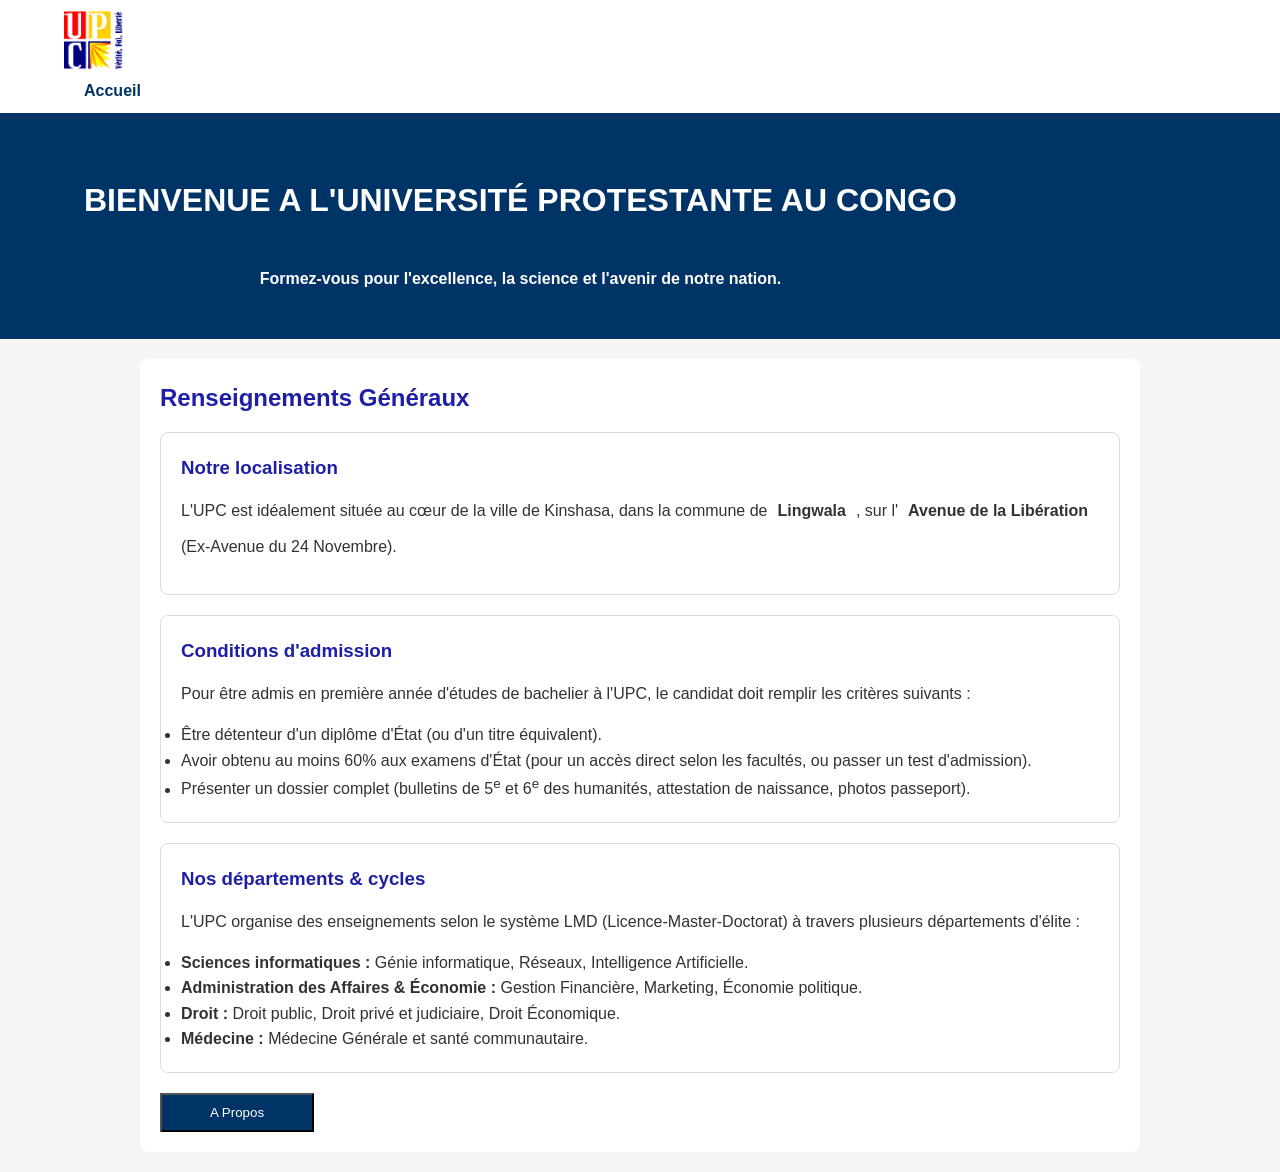
==== lastproject/index.html @ 47bdf39a "finproject integret" ====
<!DOCTYPE html>
<html lang="fr">
<head>
    <meta charset="UTF-8">
    <meta name="viewport" content="width=device-width, initial-scale=1.0">
    <title>UPC - Renseignements</title>
    <link rel="stylesheet" href="style.css">
    
</head>
<body>
    <nav class="nav-bar">
        <div class="logo">
            <img src="logoupc.png" alt="Logo de l'Université Protestante au Congo" class="logo-upc">
    
    
        <ul class="nav-link">
            <li><a href="index.html" class="principale">Accueil</a></li>
        
            
        </ul>
    </nav>

    
    <header class="hero-section">
       
            <div class="hero-content">
            <h1> BIENVENUE A L'UNIVERSITÉ PROTESTANTE AU CONGO</h1> 
            <p>Formez-vous pour l'excellence, la science et l'avenir de notre nation.</p> 
            </div>
            
    </header>


    <main class="renseignements">
        <h2 class="section-title">Renseignements Généraux</h2> 
        <div class="renseignements-importants">
            
            <div class="impo">
                <h3>Notre localisation</h3>
                <p>L'UPC est idéalement située au cœur de la ville de Kinshasa, dans la commune de <strong>Lingwala</strong>, sur l'<strong>Avenue de la Libération</strong> (Ex-Avenue du 24 Novembre).
            </div>

            <div class="impo">
                <h3>Conditions d'admission</h3> 
                <p>Pour être admis en première année d'études de bachelier à l'UPC, le candidat doit remplir les critères suivants :</p>
                <ul>
                    <li>Être détenteur d'un diplôme d'État (ou d'un titre équivalent).</li>
                    <li>Avoir obtenu au moins 60% aux examens d'État (pour un accès direct selon les facultés, ou passer un test d'admission).</li>
                    <li>Présenter un dossier complet (bulletins de 5<sup>e</sup> et 6<sup>e</sup> des humanités, attestation de naissance, photos passeport).</li>
                </ul>
            </div> 

            <div class="impo">
                <h3>Nos départements & cycles</h3>
                <p>L'UPC organise des enseignements selon le système LMD (Licence-Master-Doctorat) à travers plusieurs départements d'élite :</p>
                <ul>
                    <li><strong>Sciences informatiques :</strong> Génie informatique, Réseaux, Intelligence Artificielle.</li>
                    <li><strong>Administration des Affaires & Économie :</strong> Gestion Financière, Marketing, Économie politique.</li>
                    <li><strong>Droit :</strong> Droit public, Droit privé et judiciaire, Droit Économique.</li> 
                    <li><strong>Médecine :</strong> Médecine Générale et santé communautaire.</li>
                </ul>
            </div>
           </div>
           <div>
        <ul>
            <button class="btn-bas"><a href="apropos.html">A Propos</a></button>
        </ul>
    </div>
    </main>
    
</body>
</html>
---- lastproject/style.css ----
/* 1. Reset : On enlève les marges par défaut du navigateur pour avoir le contrôle */
* {
    margin: 0;
    padding: 0;
    box-sizing: border-box; /* Pour que les bordures ne fassent pas déborder les boîtes */
}

/* 2. Style du corps de la page */
body {
    font-family: Arial, sans-serif; /* Une   police simple et lisible */
    line-height: 1.6; /* Espace entre les lignes pour que ce soit moins serré */
    color: rgb(50, 50, 50); /* Couleur du texte : un gris très foncé presque noir */
    background-color: rgb(245, 245, 245); /*  Fond de page gris très clair */
}

/* 3. La barre de navigation */
.nav-bar {
    background-color: rgb(255, 255, 255); /* Fond blanc */
    display: flex; /* Aligne le logo et les liens côte à côte */
    justify-content: space-between; /* Pousse le logo à gauche et les liens à droite */
    align-items: center; /* Centre verticalement les éléments */
    padding: 10px 5%; /* Espace interne : 10px haut/bas, 5% sur les côtés */
    border-bottom: 2px solid rgb(0, 51, 102); /* Une petite ligne bleue en bas */
}

.logo-upc {
    height: 60px; /* On fixe la hauteur du logo pour qu'il ne soit pas trop grand */

}

.nav-links {
    display: flex; /* Aligne les liens horizontalement */
    list-style: none; /* Enlève les points des listes */
    list-style-type: none; /* Enlève les numéros des listes */
    margin: 0; /* Enlève les marges par défaut */
    padding: auto;
}
.nav-link {
    display: flex; /* Aligne les liens horizontalement */
    list-style: none; /* Enlève les points des listes */
    list-style-type: none; /* Enlève les numéros des listes */
    margin: 0; /* Enlève les marges par défaut */
    padding: auto;
}
.nav-links li {
    margin-left: 20px; /* Espace entre chaque lien */
}
.nav-link li {
    margin-left: 20px; /* Espace entre chaque lien */
}

.nav-links a {
    text-decoration: none; /* Enlève le soulignement des liens */
    color:white; /* Couleur bleue UPC */
    font-weight: bold; /* Met le texte en gras */
}
.nav-link a {
    text-decoration: none; /* Enlève le soulignement des liens */
    color:rgb(0, 51, 102); /* Couleur bleue UPC */
    font-weight: bold; /* Met le texte en gras */
}

/* 4. Section Hero (Le haut des pages) */
.hero, .hero-section {
    background-color: rgb(0, 51, 102); /* Un bleu profond pour faire ressortir le titre */
    color: white; /* Texte blanc pour contraster avec le fond */
    padding: 40px 5%; /* Grand espace pour donner de l'importance */
    justify-content: space-between; /* Centre le contenu horizontalement */
    align-items: center; /* Centre le contenu verticalement */
    display: flex; /* Utilise Flexbox pour aligner les éléments */
}




/* 5. Les conteneurs et titres */
.container, .renseignements, .main-btn {
    max-width: 1000px; /* Empêche le contenu de s'étaler trop largement sur grand écran */
    margin: 20px auto; /* Centre le bloc au milieu de la page */
    padding: 20px;
    background-color: rgb(255, 255, 255); /* Fond blanc pour le contenu */
}

h1 {
    color:white; /* Tous les titres seront en bleu *
    margin-bottom: 15px; /* Espace sous les titres */
}
h2, h3{
    color: rgb(31, 31, 165); /* Tous les titres seront en bleu */
    margin-bottom: 15px; /* Espace sous les titres */
}

/* 6. Les cartes (Sections "impo" et "facultés") */
.impo, .facultéinfo, .facultédroit, .facultétheologie, .facultéfase, .facultémedecine, .btn {
    border: 1px solid rgb(220, 220, 220); /* Bordure fine grise */
    padding: 20px;
    margin-bottom: 20px;
    border-radius: 8px; /* Arrondit légèrement les coins */
}



/* 8. Les boutons (CTA) */
.cta-btn, .conditions {
    display: inline-block; /* Permet de donner une forme de bouton */
    background-color: rgb(0, 51, 102); /* Une couleur verte pour l'action (Inscription) */
    color: rgb(255, 255, 255);
    padding: 10px 20px;
    text-decoration: none;
    border-radius: 5px;
    margin-top: 10px;
}
.fac {
    position: relative;           /* Indispensable pour que le menu sache où s'afficher */
    list-style: none;
}

.fac-btn {
    color: white ;      /* Force le blanc sur le fond bleu */
    text-decoration: none;
    font-weight: bold;
    padding: 10px 15px;
    transition:all 0.5s ease; /* Transition fluide pour les changements de couleur */
}
.menu-fac:target .fac-btn{
    background-color: rgba(255, 215, 0, 1); /* Change le fond au focus ou clic pour indiquer que c'est interactif */
    color:rgba(0, 0, 0, ); /* Change le texte en noir pour plus de contraste */
    transform: scale(1.1);
    outline: none; /* Enlève le contour de focus par défaut */
}
.fac-cont {
    display: none;                /* Cache le menu par défaut */
    position: absolute;
    top: 100%;                    /* Se place juste sous "Facultés" */
    right: 0;                     /* S'aligne à droite pour ne pas sortir de l'écran */
    background-color: white;
    min-width: 220px;
    box-shadow: 0px 8px 16px rgba(0,0,0,0.2);
    z-index: 1000;
    padding: 10px 0;
}

/* L'action de survol */
.fac:hover .fac-cont {
    display: block;               /* Affiche le menu quand on passe la souris */
}
.fac-cont li a {
    color: #333 ;       /* Texte gris foncé sur fond blanc */
    display: block;
    padding: 10px 20px;
    text-decoration: none;
}

.fac-cont li a:hover {
    background-color: #f1f1f1;    /* Change le fond au survol des facultés */
}
/* --- 9. STYLE POUR LE CONTENU DE LA PAGE À PROPOS --- */


/* --- Application du style global au formulaire --- */

/* On centre le formulaire comme tes autres conteneurs */
main {
    max-width: 1000px;
    margin: 20px auto;
    padding: 20px;
    background-color: white;
    border-radius: 8px;
}

/* Style du titre H1 (fond bleu comme ton Hero) */
h1 {
    background-color: rgb(0, 51, 102);
    color: white;
    padding: 20px;
    text-align: center;
    border-radius: 8px 8px 0 0;
    margin-bottom: 20px;
    text-transform: uppercase;
}

/* Style des groupes de champs (Sections IDENTITÉ, ADMISSION, etc.) */
fieldset {
    border: 1px solid rgb(220, 220, 220);
    padding: 20px;
    margin-bottom: 25px;
    border-radius: 8px;
}

/* Style des titres de sections */
legend {
    color: rgb(31, 31, 165);
    font-weight: bold;
    padding: 0 10px;
    font-size: 1.1em;
}

/* Alignement des labels et des champs */
p {
    margin-bottom: 15px;
    display: flex;
    flex-wrap: wrap;
    gap: 10px;
    align-items: center;
}

label {
    font-weight: bold;
    color: rgb(50, 50, 50);
    min-width: 150px; /* Aligne les champs proprement */
}

/* Style des champs de saisie */
input[type="text"],
input[type="tel"],
input[type="email"] 
input[type="date"]
input[type="radio"]     {
    flex: 1; /* Le champ prend l'espace disponible */
    min-width: 200px;
    padding: 8px;
    border: 1px solid rgb(200, 200, 200);
    border-radius: 4px;
    font-family: Arial, sans-serif;
}

/* Focus sur les champs (quand on clique dedans) */
input:focus {
    outline: none;
    border-color: rgb(0, 51, 102);
    box-shadow: 0 0 5px rgba(0, 51, 102, 0.2);
}

/* Style pour l'en-tête (Header de la fiche) */
header {
    text-align: center;
    padding: 20px;
    border-bottom: 2px solid rgb(0, 51, 102);
    margin-bottom: 20px;
    color: rgb(0, 51, 102);
    font-weight: bold;
}

header p {
    justify-content: center; /* Centre le texte dans les paragraphes flex */
    margin-bottom: 5px;
}



/* Bouton d'envoi (optionnel, si tu en ajoutes un) */
button[type="submit"] {
    display: block;
    width: 200px;
    margin: 20px auto;
    background-color: rgb(0, 51, 102); /* Ton bleu action */
    color: white;
    padding: 12px;
    border: none;
    border-radius: 5px;
    font-weight: bold;
    cursor: pointer;
    
}
/* Conteneur pour centrer le bouton */
.container-bouton {
    text-align: center;
    margin-top: 30px;
    margin-bottom: 20px;
}

/* Style du bouton Soumettre */
.btn-valider {
    background-color: rgb(0, 51, 102); /* Ton bleu pour l'action */
    color: white;                     /* Texte blanc */
    padding: 15px 35px;               /* Taille du bouton */
    font-size: 18px;                  /* Texte bien lisible */
    font-weight: bold;                /* Texte en gras */
    border: none;                     /* Pas de bordure par défaut */
    border-radius: 8px;               /* Coins arrondis comme tes cartes */
    cursor: pointer;                  /* Le curseur devient une main */
    box-shadow: 0px 4px 6px rgba(0, 0, 0, 0.1); /* Petite ombre légère */
    transition: background-color 0.3s ease; /* Transition fluide pour la couleur */

}

/* Effet au survol de la souris */
.btn-valider:hover {
    background-color: rgb(0, 51, 102); /* Bleu un peu plus sombre au survol */
    box-shadow: 0px 6px 12px rgba(0, 0, 0, 0.2); /* L'ombre s'accentue */
    
}

/* Effet quand on clique sur le bouton */
.btn-valider:active {
    transform: scale(0.98); /* Le bouton s'enfonce légèrement */
}
.btn-valider a{
    text-decoration: none;
    color: white;
}
.btn-bas{
     background-color: rgb(0, 51, 102); /* Fond blanc */
    display: flex; /* Aligne le logo et les liens côte à côte */
    align-items: center; /* Centre verticalement les éléments */
    padding: 10px 5%; /* Espace interne : 10px haut/bas, 5% sur les côtés */
    border-bottom: 2px solid black /* Une petite ligne bleue en bas */

    
}
.btn-bas a {
    text-decoration: none;
    color: white;
}
.img-container {
    display: flex;
    align-items: flex-start; /* Aligne l'image en haut du conteneur */
    gap: 30px; /* Espace entre le logo et l'image */
    width: 35%; /* Limite la largeur du conteneur pour que l'image ne soit pas trop grande */
    
}

@media(max-width: 768px) {
    .nav-bar{
        flex-direction: column;
        padding: 15px;
    }
    .nav-link, .nav-links{
        flex-direction: column;
        margin-top: 10px;
        gap: 10px;
    }
    .hero-section, .hero{
        flex-direction: column;
        padding: 20px 10px;
        text-align: center;
    }
    p{
        flex-direction: column;
        align-items: stretch;
    }
    label{
        min-width: 100%;
        margin-bottom: 5px;
    }
    input[tye="text"], input[type="tel"], input[type="email"],input[tye="date"]{
        width: 100%;
        min-width: auto;
    }
    main, .container{
        margin: 10px;
        padding: 15px;
    }
}
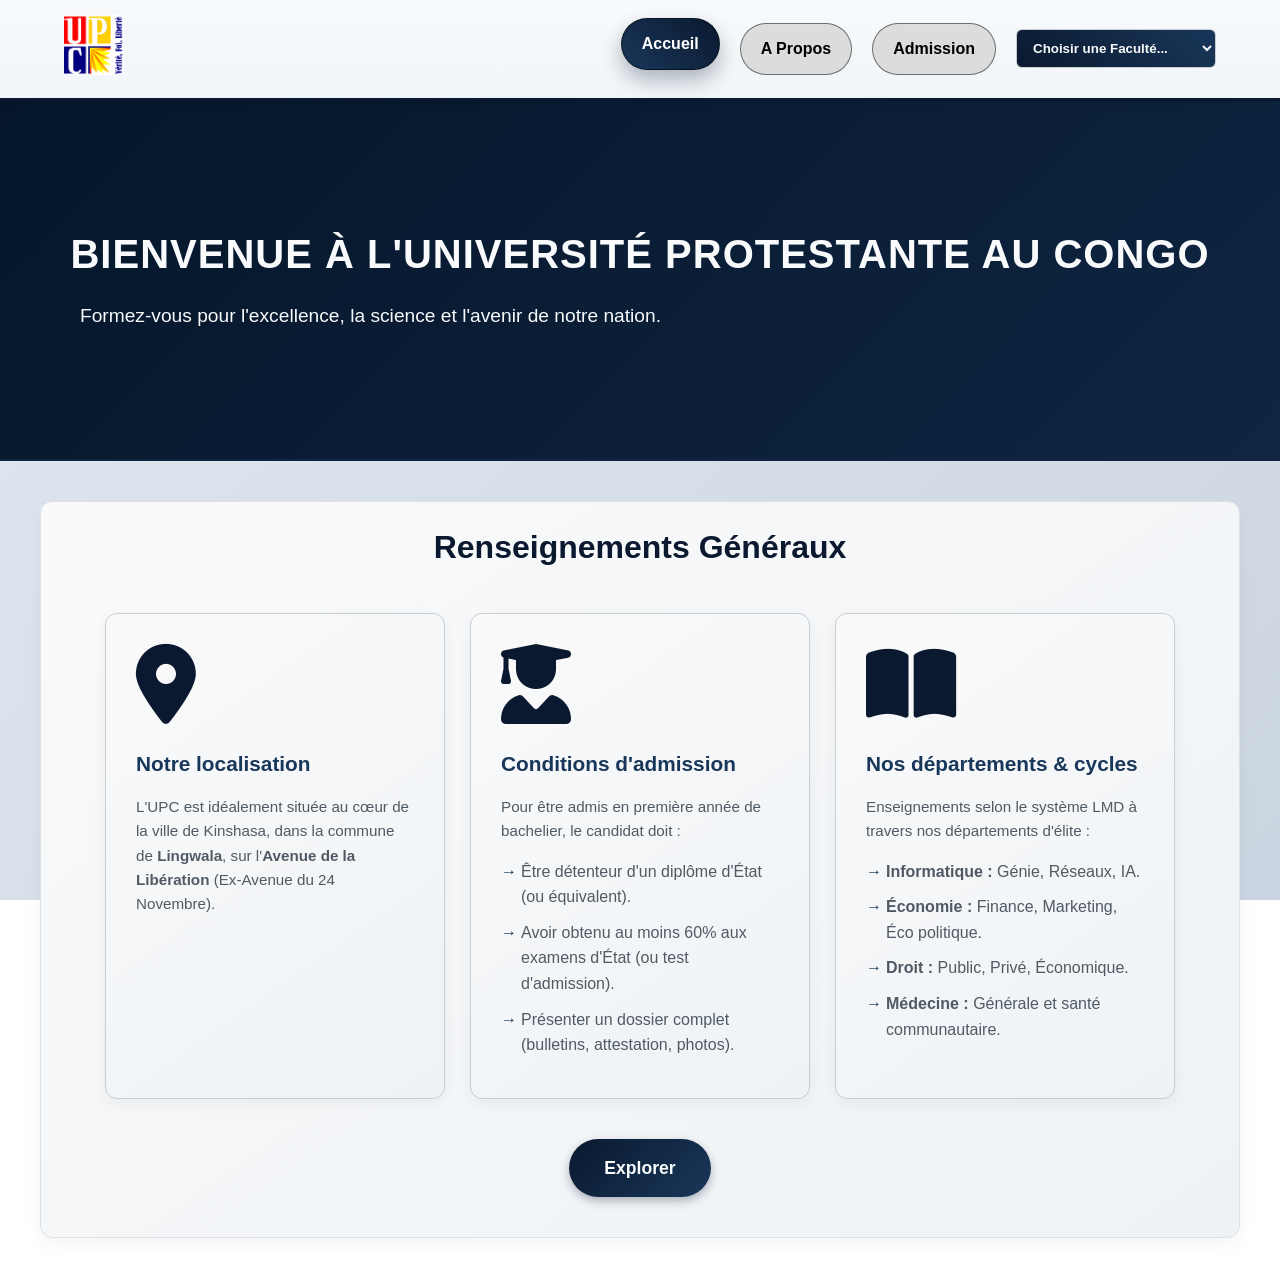
==== commit bcbf9f68: "Add files via upload" ====
--- a/lastproject/index.html
+++ b/lastproject/index.html
@@ -4,69 +4,73 @@
     <meta charset="UTF-8">
     <meta name="viewport" content="width=device-width, initial-scale=1.0">
     <title>UPC - Renseignements</title>
+    <link rel="stylesheet" href="https://cdnjs.cloudflare.com/ajax/libs/font-awesome/6.4.0/css/all.min.css">
     <link rel="stylesheet" href="style.css">
-    
 </head>
 <body>
     <nav class="nav-bar">
         <div class="logo">
             <img src="logoupc.png" alt="Logo de l'Université Protestante au Congo" class="logo-upc">
-    
-    
-        <ul class="nav-link">
-            <li><a href="index.html" class="principale">Accueil</a></li>
-        
-            
+        </div>
+        <ul class="nav-links">
+            <li><a href="index.html" class="active">Accueil</a></li>
+            <li><a href="apropos.html">A Propos</a></li>
+            <li><a href="Conditions.html">Admission</a></li>
+            <select class="select-faculte" onchange="if(this.value) window.location.href=this.value;">
+                    <option value="" disabled selected>Choisir une Faculté...</option>
+                    <option value="Fasi.html">Sciences Informatiques</option> 
+                    <option value="Medecine.html">Médecine</option>
+                    <option value="Droit.html">Droit</option>
+                    <option value="Economie.html">Économie</option>
+                    <option value="theologie.html">Théologie</option>
+                </select>
         </ul>
     </nav>
 
-    
     <header class="hero-section">
-       
-            <div class="hero-content">
-            <h1> BIENVENUE A L'UNIVERSITÉ PROTESTANTE AU CONGO</h1> 
+        <div class="hero-content">
+            <h1>BIENVENUE À L'UNIVERSITÉ PROTESTANTE AU CONGO</h1> 
             <p>Formez-vous pour l'excellence, la science et l'avenir de notre nation.</p> 
-            </div>
-            
+        </div>
     </header>
 
-
-    <main class="renseignements">
+    <main class="renseignements container">
         <h2 class="section-title">Renseignements Généraux</h2> 
-        <div class="renseignements-importants">
-            
-            <div class="impo">
+        
+        <div class="renseignements-grid">
+            <div class="card impo">
+                <div class="card-icon"><i class="fas fa-map-marker-alt fa-2x"></i></div>
                 <h3>Notre localisation</h3>
-                <p>L'UPC est idéalement située au cœur de la ville de Kinshasa, dans la commune de <strong>Lingwala</strong>, sur l'<strong>Avenue de la Libération</strong> (Ex-Avenue du 24 Novembre).
+                <p>L'UPC est idéalement située au cœur de la ville de Kinshasa, dans la commune de <strong>Lingwala</strong>, sur l'<strong>Avenue de la Libération</strong> (Ex-Avenue du 24 Novembre).</p>
             </div>
 
-            <div class="impo">
+            <div class="card impo">
+                <div class="card-icon"><i class="fas fa-user-graduate fa-2x"></i></div>
                 <h3>Conditions d'admission</h3> 
-                <p>Pour être admis en première année d'études de bachelier à l'UPC, le candidat doit remplir les critères suivants :</p>
+                <p>Pour être admis en première année de bachelier, le candidat doit :</p>
                 <ul>
-                    <li>Être détenteur d'un diplôme d'État (ou d'un titre équivalent).</li>
-                    <li>Avoir obtenu au moins 60% aux examens d'État (pour un accès direct selon les facultés, ou passer un test d'admission).</li>
-                    <li>Présenter un dossier complet (bulletins de 5<sup>e</sup> et 6<sup>e</sup> des humanités, attestation de naissance, photos passeport).</li>
+                    <li>Être détenteur d'un diplôme d'État (ou équivalent).</li>
+                    <li>Avoir obtenu au moins 60% aux examens d'État (ou test d'admission).</li>
+                    <li>Présenter un dossier complet (bulletins, attestation, photos).</li>
                 </ul>
             </div> 
 
-            <div class="impo">
+            <div class="card impo">
+                <div class="card-icon"><i class="fas fa-book-open fa-2x"></i></div>
                 <h3>Nos départements & cycles</h3>
-                <p>L'UPC organise des enseignements selon le système LMD (Licence-Master-Doctorat) à travers plusieurs départements d'élite :</p>
+                <p>Enseignements selon le système LMD à travers nos départements d'élite :</p>
                 <ul>
-                    <li><strong>Sciences informatiques :</strong> Génie informatique, Réseaux, Intelligence Artificielle.</li>
-                    <li><strong>Administration des Affaires & Économie :</strong> Gestion Financière, Marketing, Économie politique.</li>
-                    <li><strong>Droit :</strong> Droit public, Droit privé et judiciaire, Droit Économique.</li> 
-                    <li><strong>Médecine :</strong> Médecine Générale et santé communautaire.</li>
+                    <li><strong>Informatique :</strong> Génie, Réseaux, IA.</li>
+                    <li><strong>Économie :</strong> Finance, Marketing, Éco politique.</li>
+                    <li><strong>Droit :</strong> Public, Privé, Économique.</li> 
+                    <li><strong>Médecine :</strong> Générale et santé communautaire.</li>
                 </ul>
             </div>
-           </div>
-           <div>
-        <ul>
-            <button class="btn-bas"><a href="apropos.html">A Propos</a></button>
-        </ul>
-    </div>
+        </div>
+
+        <div class="action-bas container-bouton">
+            <a href="apropos.html" class="btn-valider">Explorer</a>
+        </div>
     </main>
-    
 </body>
-</html>
+</html>
--- a/lastproject/style.css
+++ b/lastproject/style.css
@@ -1,355 +1,393 @@
-/* 1. Reset : On enlève les marges par défaut du navigateur pour avoir le contrôle */
 * {
     margin: 0;
     padding: 0;
-    box-sizing: border-box; /* Pour que les bordures ne fassent pas déborder les boîtes */
-}
-
-/* 2. Style du corps de la page */
+    box-sizing: border-box;
+}
 body {
-    font-family: Arial, sans-serif; /* Une   police simple et lisible */
-    line-height: 1.6; /* Espace entre les lignes pour que ce soit moins serré */
-    color: rgb(50, 50, 50); /* Couleur du texte : un gris très foncé presque noir */
-    background-color: rgb(245, 245, 245); /*  Fond de page gris très clair */
-}
-
-/* 3. La barre de navigation */
+    font-family: 'Segoe UI', Tahoma, Geneva, Verdana, sans-serif;
+    line-height: 1.6;
+    color: rgb(40, 45, 50); 
+    background: linear-gradient(135deg, rgb(226, 232, 240), rgb(203, 213, 225));
+    background-attachment: fixed; 
+    overflow-x: hidden;
+}
+/* ANIMATIONS */
+@keyframes fadeIn {
+    from { 
+        opacity: 0;
+        transform: translateX(-30px);
+    }
+    to { 
+        opacity: 1;
+        transform: translateX(0);
+    }
+}
+@keyframes slideUp {
+    from { 
+        opacity: 0;
+        transform: translateY(40px);
+    }
+    to { 
+        opacity: 1;
+        transform: translateY(0);
+    }
+}
+/* BARRE DE NAVIGATION */
 .nav-bar {
-    background-color: rgb(255, 255, 255); /* Fond blanc */
-    display: flex; /* Aligne le logo et les liens côte à côte */
-    justify-content: space-between; /* Pousse le logo à gauche et les liens à droite */
-    align-items: center; /* Centre verticalement les éléments */
-    padding: 10px 5%; /* Espace interne : 10px haut/bas, 5% sur les côtés */
-    border-bottom: 2px solid rgb(0, 51, 102); /* Une petite ligne bleue en bas */
-}
-
+    background: linear-gradient(180deg, rgb(248, 250, 252), rgb(241, 245, 249)); 
+    display: flex;
+    justify-content: space-between;
+    align-items: center;
+    padding: 15px 5%;
+    border-bottom: 3px solid rgb(10, 25, 47); 
+    box-shadow: 0 4px 6px rgba(0,0,0,0.05);
+    position: sticky;
+    top: 0;
+    z-index: 1000;
+}
+select{
+    padding: 10px 15px;
+    border-radius: 50px;
+    border: 1px solid rgb(200, 205, 210);
+    background: linear-gradient(45deg, rgb(10, 25, 47) 0%, rgb(25, 55, 90) 100%);
+    color: rgb(248, 250, 252);
+    font-weight: bold;
+    cursor: pointer;
+    transition: all 0.3s ease;
+}
+select:hover {
+    background: linear-gradient(45deg, rgb(25, 55, 90), rgb(10, 25, 47));
+    transform: scale(1.05);
+}
+.active{
+    color: white !important;
+    transform: translateY(-5px);
+    box-shadow: 0 10px 20px rgba(10, 25, 47, 0.3);
+    background: linear-gradient(45deg, rgb(25, 55, 90), rgb(10, 25, 47)) !important;
+}
+option {
+    background: rgb(248, 250, 252);
+    color: black;
+    font-weight: normal;
+}
 .logo-upc {
-    height: 60px; /* On fixe la hauteur du logo pour qu'il ne soit pas trop grand */
-
-}
-
+    height: 60px;
+    transition: transform 0.3s ease;
+}
+.logo-upc:hover {
+    transform: scale(1.05);
+}
 .nav-links {
-    display: flex; /* Aligne les liens horizontalement */
-    list-style: none; /* Enlève les points des listes */
-    list-style-type: none; /* Enlève les numéros des listes */
-    margin: 0; /* Enlève les marges par défaut */
-    padding: auto;
-}
-.nav-link {
-    display: flex; /* Aligne les liens horizontalement */
-    list-style: none; /* Enlève les points des listes */
-    list-style-type: none; /* Enlève les numéros des listes */
-    margin: 0; /* Enlève les marges par défaut */
-    padding: auto;
-}
-.nav-links li {
-    margin-left: 20px; /* Espace entre chaque lien */
-}
-.nav-link li {
-    margin-left: 20px; /* Espace entre chaque lien */
-}
-
+    display: flex;
+    list-style: none;
+    gap: 20px;
+    align-items: center;
+}
 .nav-links a {
-    text-decoration: none; /* Enlève le soulignement des liens */
-    color:white; /* Couleur bleue UPC */
-    font-weight: bold; /* Met le texte en gras */
-}
-.nav-link a {
-    text-decoration: none; /* Enlève le soulignement des liens */
-    color:rgb(0, 51, 102); /* Couleur bleue UPC */
-    font-weight: bold; /* Met le texte en gras */
-}
-
-/* 4. Section Hero (Le haut des pages) */
-.hero, .hero-section {
-    background-color: rgb(0, 51, 102); /* Un bleu profond pour faire ressortir le titre */
-    color: white; /* Texte blanc pour contraster avec le fond */
-    padding: 40px 5%; /* Grand espace pour donner de l'importance */
-    justify-content: space-between; /* Centre le contenu horizontalement */
-    align-items: center; /* Centre le contenu verticalement */
-    display: flex; /* Utilise Flexbox pour aligner les éléments */
-}
-
-
-
-
-/* 5. Les conteneurs et titres */
-.container, .renseignements, .main-btn {
-    max-width: 1000px; /* Empêche le contenu de s'étaler trop largement sur grand écran */
-    margin: 20px auto; /* Centre le bloc au milieu de la page */
-    padding: 20px;
-    background-color: rgb(255, 255, 255); /* Fond blanc pour le contenu */
-}
-
-h1 {
-    color:white; /* Tous les titres seront en bleu *
-    margin-bottom: 15px; /* Espace sous les titres */
-}
-h2, h3{
-    color: rgb(31, 31, 165); /* Tous les titres seront en bleu */
-    margin-bottom: 15px; /* Espace sous les titres */
-}
-
-/* 6. Les cartes (Sections "impo" et "facultés") */
-.impo, .facultéinfo, .facultédroit, .facultétheologie, .facultéfase, .facultémedecine, .btn {
-    border: 1px solid rgb(220, 220, 220); /* Bordure fine grise */
-    padding: 20px;
-    margin-bottom: 20px;
-    border-radius: 8px; /* Arrondit légèrement les coins */
-}
-
-
-
-/* 8. Les boutons (CTA) */
-.cta-btn, .conditions {
-    display: inline-block; /* Permet de donner une forme de bouton */
-    background-color: rgb(0, 51, 102); /* Une couleur verte pour l'action (Inscription) */
-    color: rgb(255, 255, 255);
-    padding: 10px 20px;
     text-decoration: none;
-    border-radius: 5px;
-    margin-top: 10px;
-}
-.fac {
-    position: relative;           /* Indispensable pour que le menu sache où s'afficher */
-    list-style: none;
-}
-
-.fac-btn {
-    color: white ;      /* Force le blanc sur le fond bleu */
-    text-decoration: none;
-    font-weight: bold;
-    padding: 10px 15px;
-    transition:all 0.5s ease; /* Transition fluide pour les changements de couleur */
-}
-.menu-fac:target .fac-btn{
-    background-color: rgba(255, 215, 0, 1); /* Change le fond au focus ou clic pour indiquer que c'est interactif */
-    color:rgba(0, 0, 0, ); /* Change le texte en noir pour plus de contraste */
-    transform: scale(1.1);
-    outline: none; /* Enlève le contour de focus par défaut */
-}
-.fac-cont {
-    display: none;                /* Cache le menu par défaut */
-    position: absolute;
-    top: 100%;                    /* Se place juste sous "Facultés" */
-    right: 0;                     /* S'aligne à droite pour ne pas sortir de l'écran */
-    background-color: white;
-    min-width: 220px;
-    box-shadow: 0px 8px 16px rgba(0,0,0,0.2);
-    z-index: 1000;
-    padding: 10px 0;
-}
-
-/* L'action de survol */
-.fac:hover .fac-cont {
-    display: block;               /* Affiche le menu quand on passe la souris */
-}
-.fac-cont li a {
-    color: #333 ;       /* Texte gris foncé sur fond blanc */
-    display: block;
-    padding: 10px 20px;
-    text-decoration: none;
-}
-
-.fac-cont li a:hover {
-    background-color: #f1f1f1;    /* Change le fond au survol des facultés */
-}
-/* --- 9. STYLE POUR LE CONTENU DE LA PAGE À PROPOS --- */
-
-
-/* --- Application du style global au formulaire --- */
-
-/* On centre le formulaire comme tes autres conteneurs */
+    color: black;
+    background: rgba(217, 216, 216, 0.875); 
+    font-weight: 600;
+    border: 1px solid rgba(0, 0, 0, 0.51);
+    font-size: 1rem;
+    position: relative;
+    padding: 12px 20px;
+    border-radius: 50px;
+    transition: all 0.3s ease;
+    display: inline-block;
+}
+.nav-links a:hover {
+    color: white;
+    transform: translateY(-5px);
+    box-shadow: 0 10px 20px rgba(10, 25, 47, 0.3);
+    background: linear-gradient(45deg, rgb(25, 55, 90), rgb(10, 25, 47));
+}
+/* SECTION HERO */
+.hero-section {
+    background: linear-gradient(135deg, rgb(5, 22, 42) 0%, rgb(15, 37, 65) 100%);
+    color: rgb(248, 250, 252); 
+    padding: 80px 5%;
+    text-align: center;
+    display: flex;
+    flex-direction: column;
+    justify-content: center;
+    align-items: center;
+    min-height: 40vh;
+}
+.hero-content h1 {
+    font-size: 2.5rem;
+    margin-bottom: 15px;
+    letter-spacing: 1px;
+    text-transform: uppercase;
+    animation: fadeIn 0.5s ease-in-out forwards;
+}
+.hero-content p {
+    font-size: 1.2rem;
+    font-weight: 300;
+    max-width: 600px;
+    animation: fadeIn 0.5s ease-in-out 0.3s forwards;
+    opacity: 0;
+}
+/* CONTENEURS & GRILLES */
+.container, main {
+    max-width: 1200px;
+    margin: 40px auto;
+    padding: 20px 5%;
+    animation: slideUp 0.5s ease-out 0.5s forwards;
+    opacity: 0;
+}
 main {
     max-width: 1000px;
-    margin: 20px auto;
-    padding: 20px;
-    background-color: white;
-    border-radius: 8px;
-}
-
-/* Style du titre H1 (fond bleu comme ton Hero) */
-h1 {
-    background-color: rgb(0, 51, 102);
+    background: linear-gradient(145deg, rgb(250, 250, 250), rgb(238, 242, 246));
+    border-radius: 12px;
+    box-shadow: 0px 8px 20px rgba(0, 0, 0, 0.04);
+    border: 1px solid rgb(220, 225, 230);
+}
+.section-title, .title {
+    color: rgb(10, 25, 47); 
+    text-align: center;
+    font-size: 2rem;
+    margin-bottom: 40px;
+    position: relative;
+}
+/* CORRECTION : Grille auto-responsive au lieu de 3 colonnes fixes */
+.renseignements-grid, .grid {
+    display: grid;
+    grid-template-columns: repeat(3, 1fr);
+    gap: 25px;
+    margin-bottom: 40px;
+}
+/* CARTES */
+.card, .grid div {
+    background: linear-gradient(145deg, rgb(250, 250, 250), rgb(238, 242, 246));
+    border-radius: 12px;
+    padding: 30px;
+    box-shadow: 0 5px 15px rgba(0,0,0,0.05);
+    border: 1px solid rgb(200, 205, 210); 
+    transition: all 0.4s ease;
+    display: flex;
+    flex-direction: column;
+}
+.card:hover, .grid div:hover {
+    transform: translateY(-8px);
+    background: rgb(10, 25, 47);
+    box-shadow: 0 15px 30px rgba(10, 25, 47, 0.15);
+    border-color: rgb(10, 25, 47);
+}
+.card:hover h3, .card:hover p, .card:hover ul li, .card:hover .card-icon,
+.grid div:hover h3, .grid div:hover p {
+    color: rgb(248, 250, 252);
+}
+.card-icon {
+    font-size: 2.5rem;
+    margin-bottom: 15px;
+    color: rgb(10, 25, 47); 
+}
+.card h3, .grid div h3 {
+    color: rgb(25, 55, 90); 
+    margin-bottom: 15px;
+    font-size: 1.3rem;
+}
+.card p, .grid div p {
+    margin-bottom: 15px;
+    color: rgb(80, 90, 100); 
+    font-size: 0.95rem;
+}
+.card ul {
+    list-style-type: none;
+}
+.card ul li {
+    margin-bottom: 10px;
+    position: relative;
+    padding-left: 20px;
+    color: rgb(80, 90, 100);
+}
+.card ul li::before {
+    content: '→';
+    color: rgb(25, 55, 90);
+    position: absolute;
+    left: 0;
+    font-weight: bold;
+}
+/* BOUTONS D'ACTION */
+.action-bas, .container-bouton {
+    text-align: center;
+    margin: 30px 0 20px 0;
+}
+.btn-primary, .btn-valider {
+    display: inline-block;
+    background: linear-gradient(135deg, rgb(10, 25, 47) 0%, rgb(25, 55, 90) 100%);
+    color: rgb(248, 250, 252); 
+    padding: 15px 35px;
+    font-size: 1.1rem;
+    font-weight: bold;
+    text-decoration: none;
+    border-radius: 50px; 
+    box-shadow: 0 4px 10px rgba(10, 25, 47, 0.3);
+    border: none;
+    cursor: pointer;
+    transition: all 0.3s ease;
+}
+.btn-primary:hover, .btn-valider:hover {
+    background: linear-gradient(135deg, rgb(5, 15, 30) 0%, rgb(15, 37, 65) 100%);
+    transform: scale(1.05);
+    box-shadow: 0 6px 15px rgba(10, 25, 47, 0.4);
+}
+/* FORMULAIRES */
+main h1 {
+    background: linear-gradient(135deg, rgb(5, 22, 42), rgb(15, 37, 65));
     color: white;
     padding: 20px;
     text-align: center;
-    border-radius: 8px 8px 0 0;
-    margin-bottom: 20px;
+    border-radius: 8px;
+    margin-bottom: 25px;
     text-transform: uppercase;
-}
-
-/* Style des groupes de champs (Sections IDENTITÉ, ADMISSION, etc.) */
+    letter-spacing: 1px;
+    font-size: 1.8rem;
+}
 fieldset {
-    border: 1px solid rgb(220, 220, 220);
+    border: 1px solid rgb(200, 205, 210);
+    padding: 25px;
+    margin-bottom: 30px;
+    border-radius: 8px;
+    background-color: rgba(255, 255, 255, 0.4); 
+}
+legend {
+    color: rgb(15, 37, 65); 
+    font-weight: bold;
+    padding: 0 12px;
+    font-size: 1.1em;
+}
+fieldset p, .form-row {
+    margin-bottom: 18px;
+    display: flex;
+    flex-wrap: wrap;
+    gap: 12px;
+    align-items: center;
+}
+label {
+    font-weight: bold;
+    color: rgb(70, 75, 80);
+    min-width: 160px; 
+}
+input, select {
+    flex: 1; 
+    min-width: 200px;
+    padding: 10px 12px;
+    border: 1px solid rgb(200, 205, 210);
+    border-radius: 6px;
+    font-family: inherit;
+    background-color: white;
+    transition: all 0.3s ease;
+}
+input:focus, select:focus {
+    outline: none;
+    border-color: rgb(15, 37, 65);
+    box-shadow: 0 0 8px rgba(15, 37, 65, 0.25);
+}
+header {
+    text-align: center;
     padding: 20px;
+    border-bottom: 2px solid rgb(15, 37, 65);
     margin-bottom: 25px;
-    border-radius: 8px;
-}
-
-/* Style des titres de sections */
-legend {
-    color: rgb(31, 31, 165);
-    font-weight: bold;
-    padding: 0 10px;
-    font-size: 1.1em;
-}
-
-/* Alignement des labels et des champs */
-p {
-    margin-bottom: 15px;
-    display: flex;
-    flex-wrap: wrap;
-    gap: 10px;
-    align-items: center;
-}
-
-label {
-    font-weight: bold;
-    color: rgb(50, 50, 50);
-    min-width: 150px; /* Aligne les champs proprement */
-}
-
-/* Style des champs de saisie */
-input[type="text"],
-input[type="tel"],
-input[type="email"] 
-input[type="date"]
-input[type="radio"]     {
-    flex: 1; /* Le champ prend l'espace disponible */
-    min-width: 200px;
-    padding: 8px;
-    border: 1px solid rgb(200, 200, 200);
-    border-radius: 4px;
-    font-family: Arial, sans-serif;
-}
-
-/* Focus sur les champs (quand on clique dedans) */
-input:focus {
-    outline: none;
-    border-color: rgb(0, 51, 102);
-    box-shadow: 0 0 5px rgba(0, 51, 102, 0.2);
-}
-
-/* Style pour l'en-tête (Header de la fiche) */
-header {
-    text-align: center;
-    padding: 20px;
-    border-bottom: 2px solid rgb(0, 51, 102);
-    margin-bottom: 20px;
-    color: rgb(0, 51, 102);
-    font-weight: bold;
-}
-
+    color: rgb(15, 37, 65);
+    font-weight: bold;
+}
 header p {
-    justify-content: center; /* Centre le texte dans les paragraphes flex */
+    justify-content: center; 
     margin-bottom: 5px;
 }
-
-
-
-/* Bouton d'envoi (optionnel, si tu en ajoutes un) */
-button[type="submit"] {
-    display: block;
-    width: 200px;
-    margin: 20px auto;
-    background-color: rgb(0, 51, 102); /* Ton bleu action */
-    color: white;
-    padding: 12px;
-    border: none;
-    border-radius: 5px;
-    font-weight: bold;
-    cursor: pointer;
-    
-}
-/* Conteneur pour centrer le bouton */
-.container-bouton {
-    text-align: center;
-    margin-top: 30px;
-    margin-bottom: 20px;
-}
-
-/* Style du bouton Soumettre */
-.btn-valider {
-    background-color: rgb(0, 51, 102); /* Ton bleu pour l'action */
-    color: white;                     /* Texte blanc */
-    padding: 15px 35px;               /* Taille du bouton */
-    font-size: 18px;                  /* Texte bien lisible */
-    font-weight: bold;                /* Texte en gras */
-    border: none;                     /* Pas de bordure par défaut */
-    border-radius: 8px;               /* Coins arrondis comme tes cartes */
-    cursor: pointer;                  /* Le curseur devient une main */
-    box-shadow: 0px 4px 6px rgba(0, 0, 0, 0.1); /* Petite ombre légère */
-    transition: background-color 0.3s ease; /* Transition fluide pour la couleur */
-
-}
-
-/* Effet au survol de la souris */
-.btn-valider:hover {
-    background-color: rgb(0, 51, 102); /* Bleu un peu plus sombre au survol */
-    box-shadow: 0px 6px 12px rgba(0, 0, 0, 0.2); /* L'ombre s'accentue */
-    
-}
-
-/* Effet quand on clique sur le bouton */
-.btn-valider:active {
-    transform: scale(0.98); /* Le bouton s'enfonce légèrement */
-}
-.btn-valider a{
-    text-decoration: none;
-    color: white;
-}
-.btn-bas{
-     background-color: rgb(0, 51, 102); /* Fond blanc */
-    display: flex; /* Aligne le logo et les liens côte à côte */
-    align-items: center; /* Centre verticalement les éléments */
-    padding: 10px 5%; /* Espace interne : 10px haut/bas, 5% sur les côtés */
-    border-bottom: 2px solid black /* Une petite ligne bleue en bas */
-
-    
-}
-.btn-bas a {
-    text-decoration: none;
-    color: white;
-}
-.img-container {
-    display: flex;
-    align-items: flex-start; /* Aligne l'image en haut du conteneur */
-    gap: 30px; /* Espace entre le logo et l'image */
-    width: 35%; /* Limite la largeur du conteneur pour que l'image ne soit pas trop grande */
-    
-}
-
-@media(max-width: 768px) {
-    .nav-bar{
+/* "À PROPOS" */
+.temps {
+    position: relative; 
+    margin: 40px 0; 
+    padding-left: 30px; 
+    border-left: 4px solid rgb(25, 55, 90); 
+}
+.title{
+    font-size: 1.5rem;
+    color: rgb(10, 25, 47); 
+    margin-bottom: 15px;
+    margin-top: 20px;
+}
+.etape {
+    position: relative; 
+    background: linear-gradient(145deg, rgb(255, 255, 255), rgb(245, 247, 250)); 
+    margin-bottom: 25px; 
+    padding: 20px; 
+    border-radius: 12px; 
+    box-shadow: 0 4px 15px rgba(0, 0, 0, 0.04); 
+    border: 1px solid rgba(200, 205, 210, 0.4); 
+    transition: all 0.3s ease; 
+    animation: slideUp 0.8s ease-out both;
+}
+@media (max-width: 768px) {
+    .nav-bar { 
         flex-direction: column;
-        padding: 15px;
-    }
-    .nav-link, .nav-links{
+        padding: 15px; 
+        gap: 15px;
+    }
+    .nav-links { 
         flex-direction: column;
-        margin-top: 10px;
+        width: 100%;
         gap: 10px;
     }
-    .hero-section, .hero{
-        flex-direction: column;
-        padding: 20px 10px;
+    .nav-links li { 
+        width: 100%;
+    }
+    .nav-links a {
+        display: block;
+        width: 100%;
         text-align: center;
-    }
-    p{
-        flex-direction: column;
+        background: transparent;
+        color: rgb(10, 25, 47);
+        border: 1px solid rgb(200, 205, 210);
+    }
+    .nav-links a:hover {
+        background: rgb(10, 25, 47);
+        color: white;
+        transform: none; /* Évite les bugs de tap sur écran tactile */
+    }
+    .hero-section {
+        padding: 40px 15px;
+        min-height: auto;
+    }
+    .hero-content h1 {
+        font-size: 1.75rem;
+    }
+    /* Grille en 1 seule colonne sur mobile */
+    .renseignements-grid, .grid {
+        grid-template-columns: 1fr;
+    }
+    /* Formulaire en colonne : le label passe au-dessus de l'input */
+    fieldset p, .form-row { 
+        flex-direction: column; 
         align-items: stretch;
-    }
-    label{
+        gap: 6px;
+    }
+    label { 
         min-width: 100%;
-        margin-bottom: 5px;
-    }
-    input[tye="text"], input[type="tel"], input[type="email"],input[tye="date"]{
+        margin-bottom: 2px;
+    }
+    input, select { 
+        width: 100%; 
+        min-width: 100%;
+    }
+    main, .container { 
+        margin: 20px 10px;
+        padding: 20px 15px;
+    }
+    fieldset {
+        padding: 15px 10px;
+    }
+    main h1, .section-title, .title {
+        font-size: 1.5rem;
+    }
+    .btn-primary, .btn-valider {
         width: 100%;
-        min-width: auto;
-    }
-    main, .container{
-        margin: 10px;
-        padding: 15px;
-    }
-}
-
+        padding: 15px 20px;
+    }
+    .non{
+        display: none;
+    }
+}
